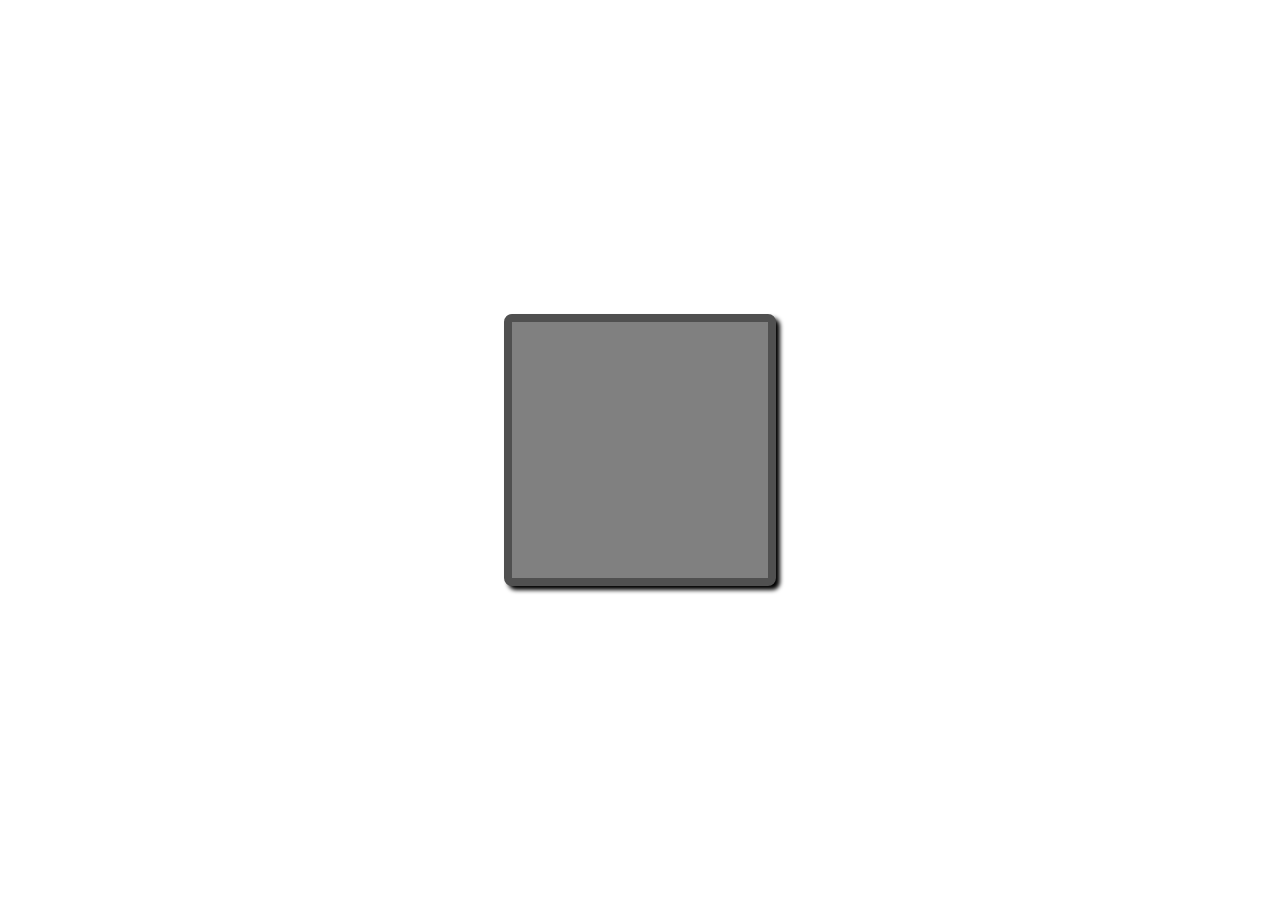
==== jogo.html @ a4479e1d "primeiro commit" ====
<!DOCTYPE html>
<html lang="en">
<head>
    <meta charset="UTF-8">
    <meta name="viewport" content="width=device-width, initial-scale=1.0">
    <link rel="stylesheet" type="text/css" href="jogo.css" media="screen" />
    <title>Sokoban</title>
</head>
<body>
    <main>
        <div id="game">
            <div class="tabuleiro"></div>
        </div>
    </main>
</body>
</html>
---- jogo.css ----
body{

height: 100vh;
margin: 0;


}


main {
display: flex;
justify-content: center;
align-items: center;
height: inherit;
    
}

#game{
    display: block;
}


 
 
 
 .tabuleiro {
    display: block;
    Width: 256px;
    Height: 256px;
    border-radius: 8px;
    border: solid 8px;
    border-color: #505050;
    background-color: gray;
    box-shadow: 4px 4px 4px black;
    
    
    
 }
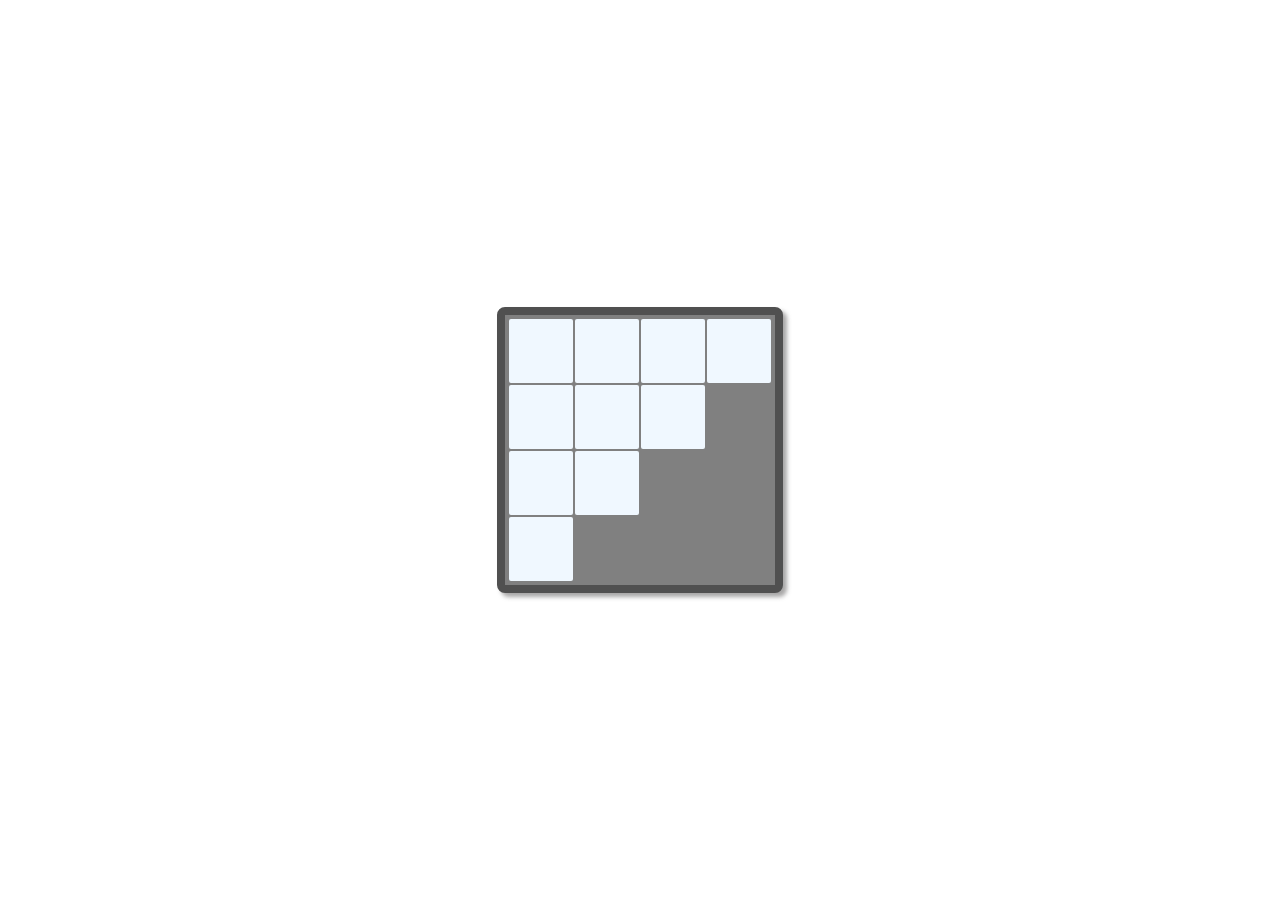
==== commit 186cbe3a: "segundo" ====
--- a/jogo.html
+++ b/jogo.html
@@ -9,7 +9,29 @@
 <body>
     <main>
         <div id="game">
-            <div class="tabuleiro"></div>
+            <div class="tabuleiro">
+                <div class="row">
+                    <div class="cell"></div>
+                    <div class="cell"></div>
+                    <div class="cell"></div>
+                    <div class="cell"></div>
+                </div>
+                <div class="row">
+                    <div class="cell"></div>
+                    <div class="cell"></div>
+                    <div class="cell"></div>
+                    
+                </div>
+                <div class="row">
+                    <div class="cell"></div>
+                    <div class="cell"></div>
+                    
+                </div>
+                <div class="row">
+                    <div class="cell"></div>
+                   
+                </div>
+            </div>
         </div>
     </main>
 </body>
--- a/jogo.css
+++ b/jogo.css
@@ -25,14 +25,32 @@
  
  .tabuleiro {
     display: block;
-    Width: 256px;
-    Height: 256px;
+    min-width: 256px;
+    min-height: 256px;
     border-radius: 8px;
-    border: solid 8px;
-    border-color: #505050;
+    border: solid 8px #505050;
     background-color: gray;
-    box-shadow: 4px 4px 4px black;
+    box-shadow: 4px 4px 4px rgba(140, 138, 138, 0.754);
+    padding: 2px 3px;
     
     
+ }
+
+
+ .row {
     
+    min-height:  auto;
+    margin: 2px 0;
+    display: flex;
+    
+ }
+
+ .cell {
+    height: 64px;
+    width: 64px;
+    margin: 0 1px;
+    background-color: aliceblue;
+    border-radius: 2px;
+    
+
  }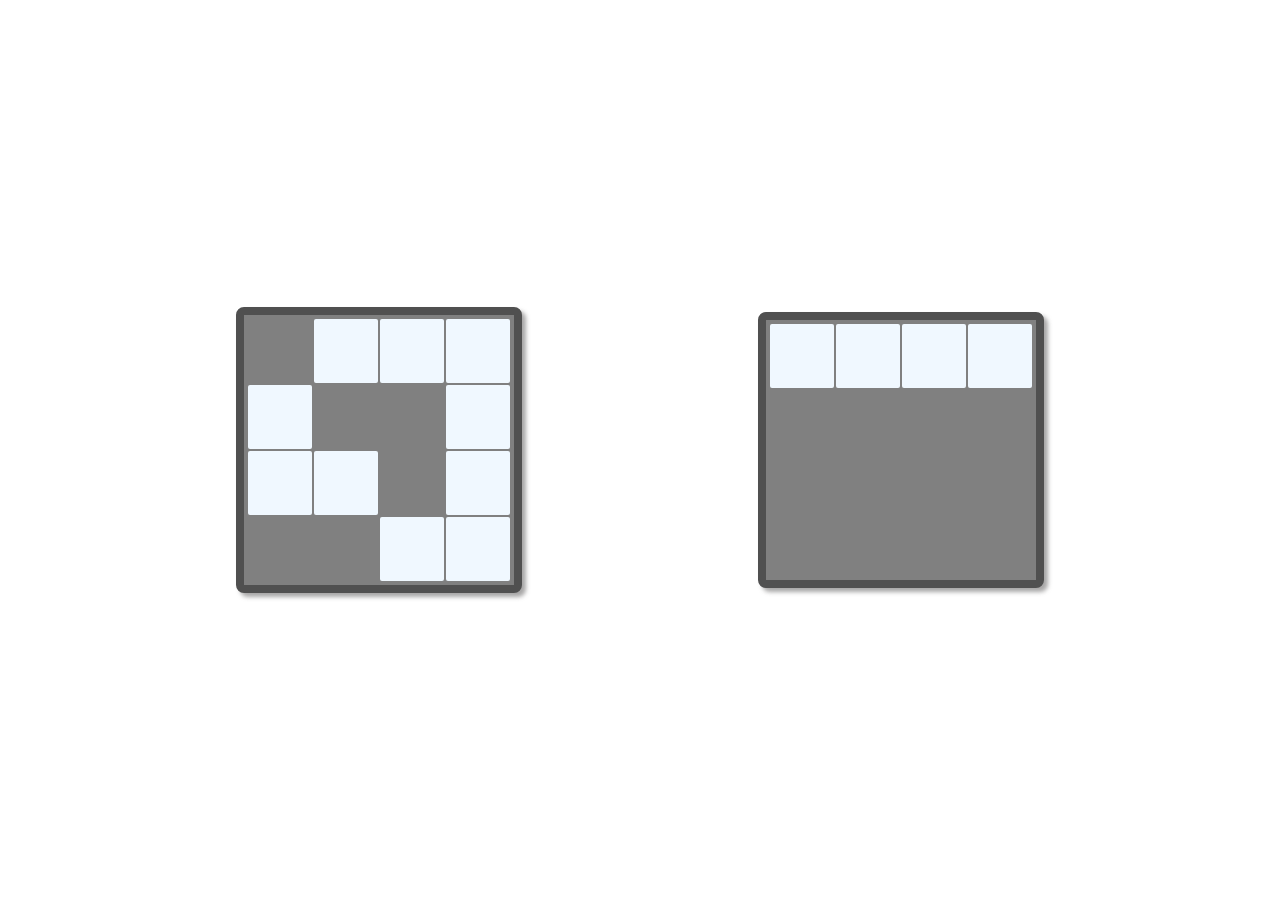
==== commit 3e602c36: "quarto" ====
--- a/jogo.html
+++ b/jogo.html
@@ -1,38 +1,48 @@
 <!DOCTYPE html>
 <html lang="en">
+
 <head>
     <meta charset="UTF-8">
     <meta name="viewport" content="width=device-width, initial-scale=1.0">
     <link rel="stylesheet" type="text/css" href="jogo.css" media="screen" />
     <title>Sokoban</title>
 </head>
+
 <body>
     <main>
         <div id="game">
             <div class="tabuleiro">
                 <div class="row">
-                    <div class="cell"></div>
+                    <div class="cell vazio"></div>
                     <div class="cell"></div>
                     <div class="cell"></div>
                     <div class="cell"></div>
                 </div>
                 <div class="row">
                     <div class="cell"></div>
+                    <div class="cell vazio"></div>
+                    <div class="cell vazio"></div>
                     <div class="cell"></div>
-                    <div class="cell"></div>
-                    
                 </div>
                 <div class="row">
                     <div class="cell"></div>
                     <div class="cell"></div>
-                    
+                    <div class="cell vazio"></div>
+                    <div class="cell"></div>
                 </div>
                 <div class="row">
+                    <div class="cell vazio"></div>
+                    <div class="cell vazio"></div>
                     <div class="cell"></div>
-                   
+                    <div class="cell"></div>
                 </div>
+
             </div>
+            <div class="tabuleiro" id="board2"></div>
+            
         </div>
     </main>
+    <script src="./script.js"></script>
 </body>
+
 </html>--- a/jogo.css
+++ b/jogo.css
@@ -16,7 +16,10 @@
 }
 
 #game{
-    display: block;
+    display: flex;
+    justify-content: space-evenly;
+    width: 100%;
+    align-items: center;
 }
 
 
@@ -38,11 +41,11 @@
 
 
  .row {
-    
+   display: flex; 
     min-height:  auto;
     margin: 2px 0;
-    display: flex;
-    
+    flex-direction: row;
+    height: 64px;
  }
 
  .cell {
@@ -53,4 +56,18 @@
     border-radius: 2px;
     
 
- }+ }
+
+ .vazio {
+   background-color: unset;
+   box-shadow: none;
+ }
+
+ /* #cell1, #cell3, #cell6, #cell7, #cell9, #cell10, #cell11, #cell14,#cell17, #cell18, #cell19{
+   opacity: 0;
+   
+ }
+ 
+ #cell2, #cell4, #cell5, #cell8,  #cell12, #cell13, #cell15, #cell16,  #cell20 {
+   box-shadow: none;
+ } */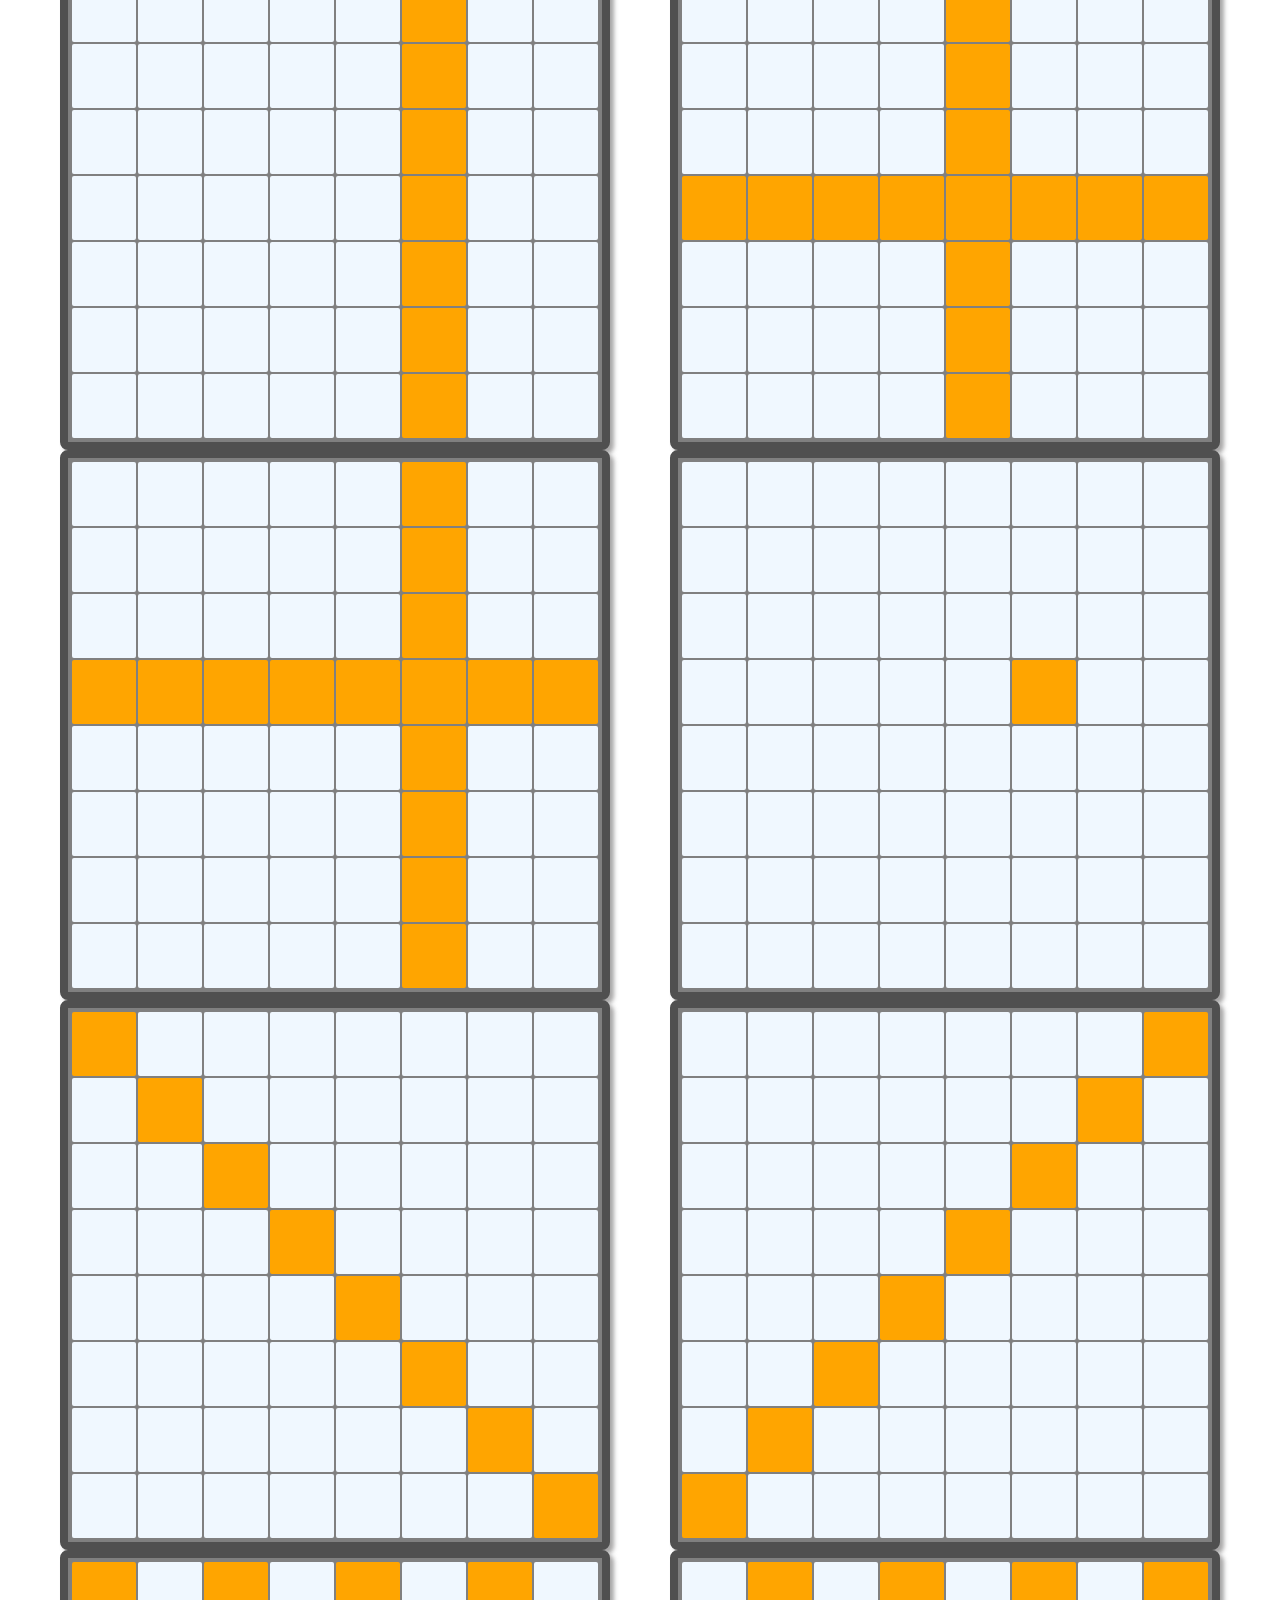
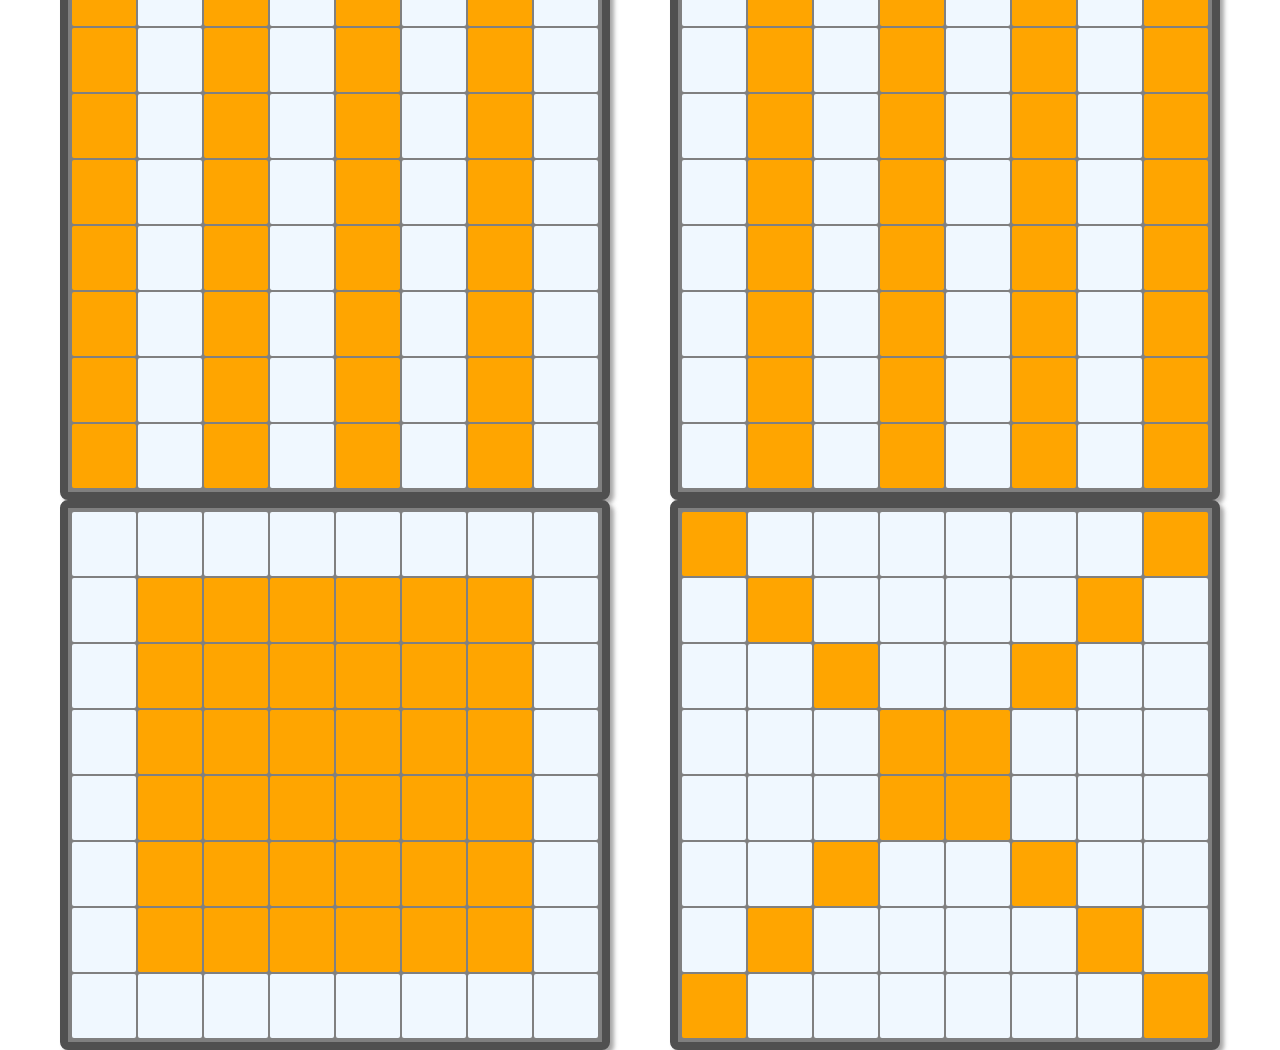
==== commit 99324daf: "17-09-2024" ====
--- a/jogo.html
+++ b/jogo.html
@@ -38,7 +38,7 @@
                 </div>
 
             </div>
-            <div class="tabuleiro" id="board2"></div>
+           
             
         </div>
     </main>
--- a/jogo.css
+++ b/jogo.css
@@ -20,6 +20,7 @@
     justify-content: space-evenly;
     width: 100%;
     align-items: center;
+    flex-wrap: wrap;
 }
 
 
@@ -59,10 +60,17 @@
  }
 
  .vazio {
-   background-color: unset;
+   background-color: orange;
    box-shadow: none;
+
+  .flag{
+    background-color: rgba(240, 60, 30, 0.4);
+
+   }
  }
 
+ .box {background-color: chocolate;}
+ .goal { background-color: burkywood;;}
  /* #cell1, #cell3, #cell6, #cell7, #cell9, #cell10, #cell11, #cell14,#cell17, #cell18, #cell19{
    opacity: 0;
    
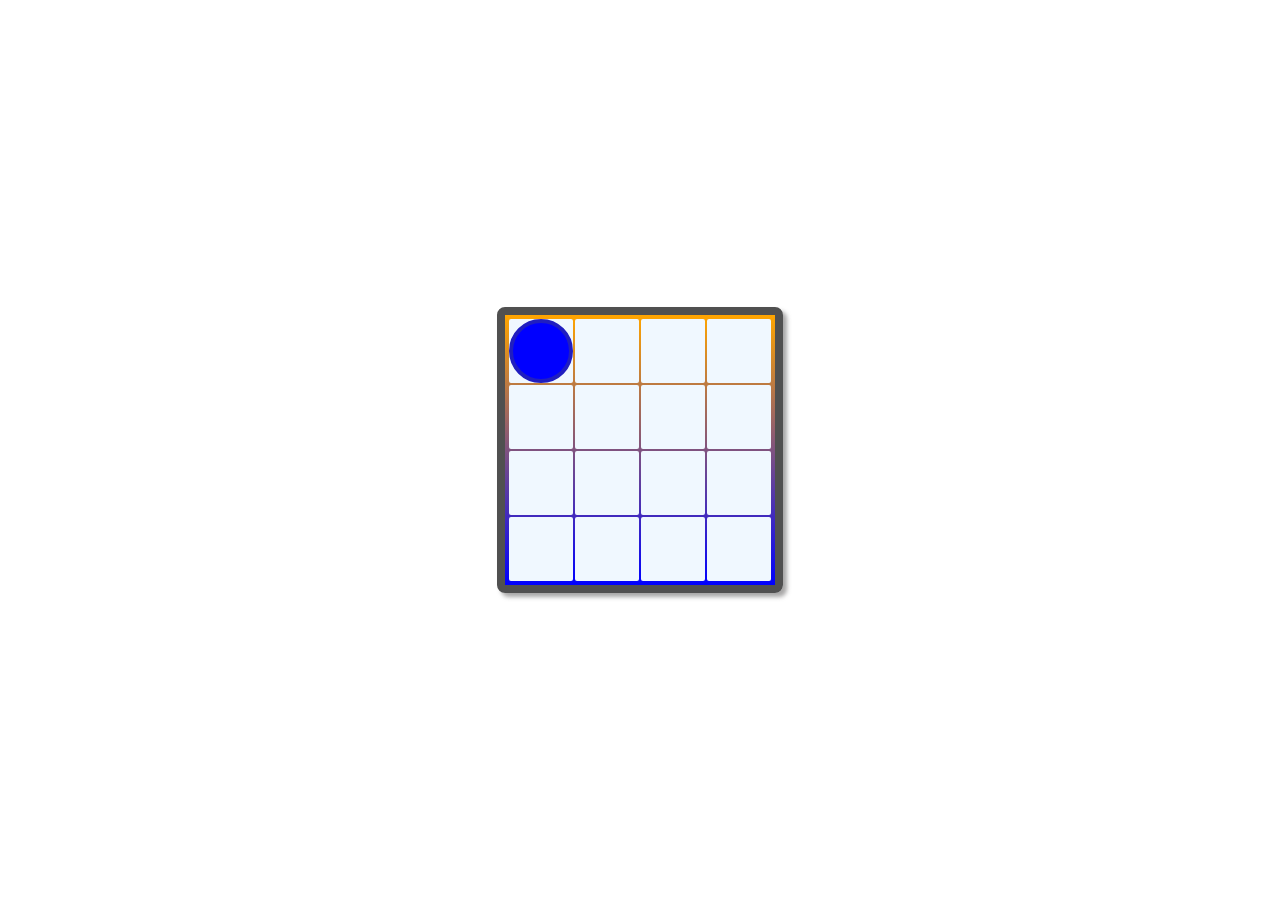
==== commit 0e9a713e: "18-09-2024" ====
--- a/jogo.html
+++ b/jogo.html
@@ -13,31 +13,36 @@
         <div id="game">
             <div class="tabuleiro">
                 <div class="row">
-                    <div class="cell vazio"></div>
+                    <div class="cell">
+                        <div class="player"></div>
+                    </div>
+                    <div class="cell"></div>
+                    <div class="cell"></div>
+                    <div class="cell"></div>
+                    
+                </div>
+                <div class="row">
+                    <div class="cell"></div>
                     <div class="cell"></div>
                     <div class="cell"></div>
                     <div class="cell"></div>
                 </div>
                 <div class="row">
                     <div class="cell"></div>
-                    <div class="cell vazio"></div>
-                    <div class="cell vazio"></div>
+                    <div class="cell"></div>
+                    <div class="cell"></div>
                     <div class="cell"></div>
                 </div>
                 <div class="row">
                     <div class="cell"></div>
                     <div class="cell"></div>
-                    <div class="cell vazio"></div>
-                    <div class="cell"></div>
-                </div>
-                <div class="row">
-                    <div class="cell vazio"></div>
-                    <div class="cell vazio"></div>
                     <div class="cell"></div>
                     <div class="cell"></div>
                 </div>
 
             </div>
+            
+            
            
             
         </div>
--- a/jogo.css
+++ b/jogo.css
@@ -1,81 +1,91 @@
 body{
 
-height: 100vh;
-margin: 0;
+  height: 100vh;
+  margin: 0;
+  
+  
+  }
+  
+  
+  main {
+  display: flex;
+  justify-content: center;
+  align-items: center;
+  height: inherit;
+      
+  }
+  
+  #game{
+      display: flex;
+      justify-content: space-evenly;
+      width: 100%;
+      align-items: center;
+      flex-wrap: wrap;
+      
+  }
+  
+  
+   
+   
+   
+   .tabuleiro {
+      display: block;
+      min-width: 256px;
+      min-height: 256px;
+      border-radius: 8px;
+      border: solid 8px #505050;
+     background-image: linear-gradient(orange, blue);
+      box-shadow: 4px 4px 4px rgba(140, 138, 138, 0.754);
+      padding: 2px 3px;
+  
+   }
+  
+  
+   .row {
+     
+      display: flex; 
+      min-height:  auto;
+      margin: 2px 0;
+      flex-direction: row;
+      
+   }
+  
+   .cell {
+      
+    width: 64px;
+      height: 64px;
+      margin: 0 1px;
+      background-color: aliceblue;
+      border-radius: 2px;
+      
+  
+   }
+  
+   .vazio {
+     background-color: unset;
+     box-shadow: none;
+  
+    
+   }
+  
+   /* .box {background-color: chocolate;}
+   .goal { background-color: burkywood;;} */
+
+   .player{
+    box-sizing: border-box;
+    border-radius: 50%;
+    width: 64px;
+    height: 64px;
+    border: solid 4px rgb(32, 30, 192);
+    background-color: blue;
 
 
-}
-
-
-main {
-display: flex;
-justify-content: center;
-align-items: center;
-height: inherit;
-    
-}
-
-#game{
-    display: flex;
-    justify-content: space-evenly;
-    width: 100%;
-    align-items: center;
-    flex-wrap: wrap;
-}
-
-
- 
- 
- 
- .tabuleiro {
-    display: block;
-    min-width: 256px;
-    min-height: 256px;
-    border-radius: 8px;
-    border: solid 8px #505050;
-    background-color: gray;
-    box-shadow: 4px 4px 4px rgba(140, 138, 138, 0.754);
-    padding: 2px 3px;
-    
-    
- }
-
-
- .row {
-   display: flex; 
-    min-height:  auto;
-    margin: 2px 0;
-    flex-direction: row;
-    height: 64px;
- }
-
- .cell {
-    height: 64px;
-    width: 64px;
-    margin: 0 1px;
-    background-color: aliceblue;
-    border-radius: 2px;
-    
-
- }
-
- .vazio {
-   background-color: orange;
-   box-shadow: none;
-
-  .flag{
-    background-color: rgba(240, 60, 30, 0.4);
-
    }
- }
-
- .box {background-color: chocolate;}
- .goal { background-color: burkywood;;}
- /* #cell1, #cell3, #cell6, #cell7, #cell9, #cell10, #cell11, #cell14,#cell17, #cell18, #cell19{
-   opacity: 0;
+   /* #cell1, #cell3, #cell6, #cell7, #cell9, #cell10, #cell11, #cell14,#cell17, #cell18, #cell19{
+     opacity: 0;
+     
+   }
    
- }
- 
- #cell2, #cell4, #cell5, #cell8,  #cell12, #cell13, #cell15, #cell16,  #cell20 {
-   box-shadow: none;
- } */+   #cell2, #cell4, #cell5, #cell8,  #cell12, #cell13, #cell15, #cell16,  #cell20 {
+     box-shadow: none;
+   } */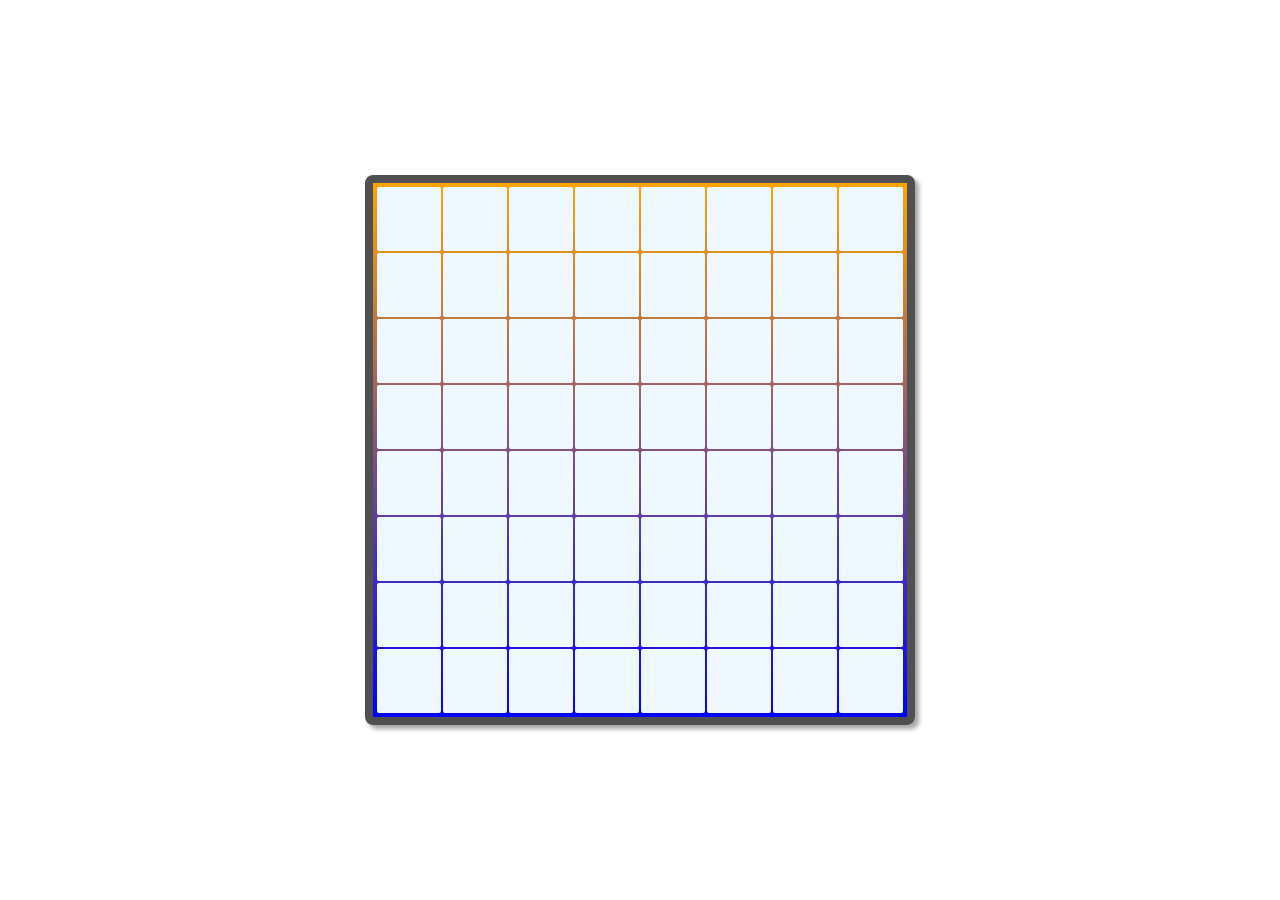
==== commit 7132f486: "Limpeza codigo 24-09-2024" ====
--- a/jogo.html
+++ b/jogo.html
@@ -10,41 +10,7 @@
 
 <body>
     <main>
-        <div id="game">
-            <div class="tabuleiro">
-                <div class="row">
-                    <div class="cell">
-                        <div class="player"></div>
-                    </div>
-                    <div class="cell"></div>
-                    <div class="cell"></div>
-                    <div class="cell"></div>
-                    
-                </div>
-                <div class="row">
-                    <div class="cell"></div>
-                    <div class="cell"></div>
-                    <div class="cell"></div>
-                    <div class="cell"></div>
-                </div>
-                <div class="row">
-                    <div class="cell"></div>
-                    <div class="cell"></div>
-                    <div class="cell"></div>
-                    <div class="cell"></div>
-                </div>
-                <div class="row">
-                    <div class="cell"></div>
-                    <div class="cell"></div>
-                    <div class="cell"></div>
-                    <div class="cell"></div>
-                </div>
-
-            </div>
-            
-            
-           
-            
+        <div id="game">       
         </div>
     </main>
     <script src="./script.js"></script>
--- a/jogo.css
+++ b/jogo.css
@@ -34,9 +34,10 @@
       min-height: 256px;
       border-radius: 8px;
       border: solid 8px #505050;
-     background-image: linear-gradient(orange, blue);
+      background-image: linear-gradient(orange, blue);
       box-shadow: 4px 4px 4px rgba(140, 138, 138, 0.754);
       padding: 2px 3px;
+      position: absolute;
   
    }
   
@@ -78,6 +79,9 @@
     height: 64px;
     border: solid 4px rgb(32, 30, 192);
     background-color: blue;
+    position: absolute;
+    top: 0;
+    left: 0;
 
 
    }
